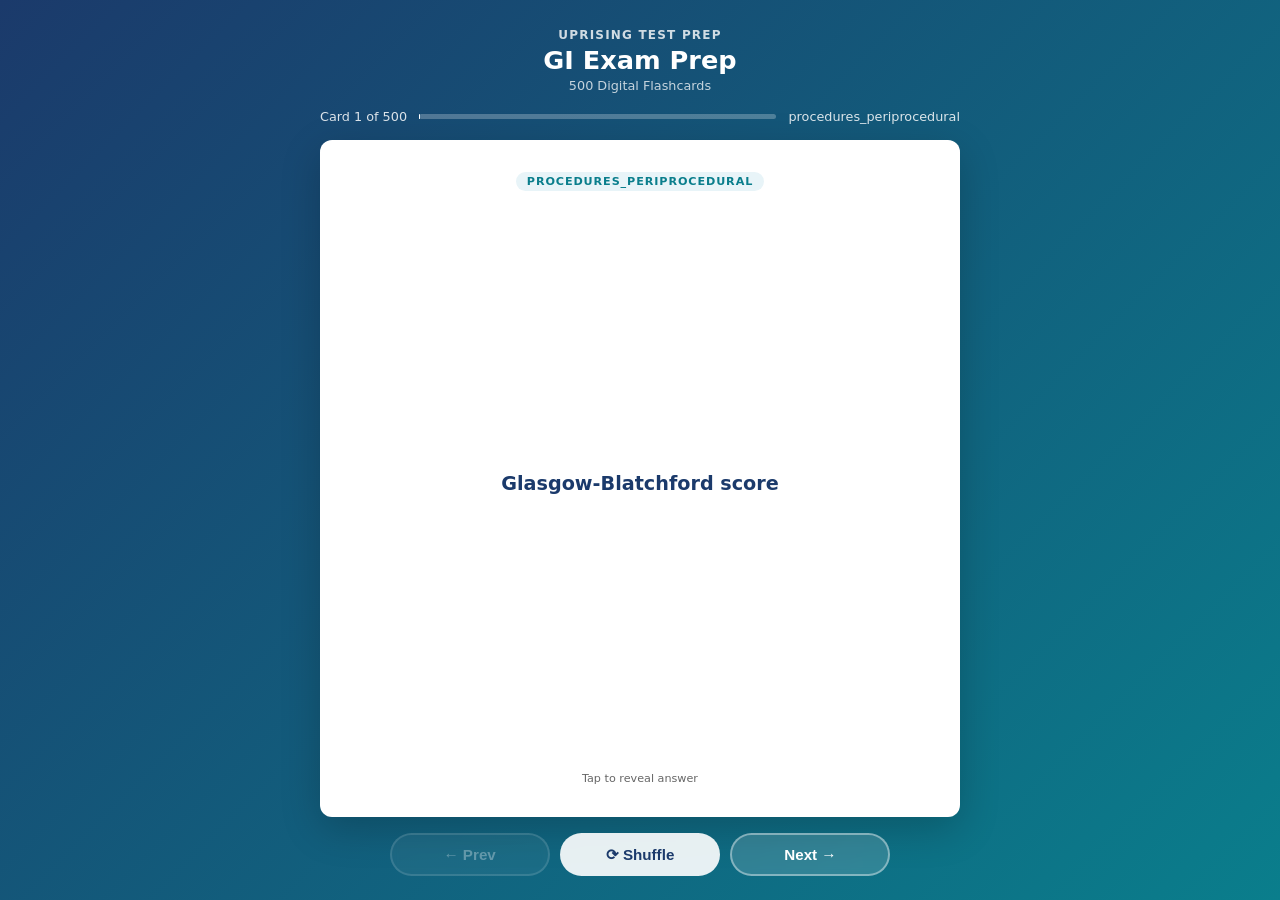
==== flashcards/index.html @ b3e322c7 "Deploy GI exam" ====
<!DOCTYPE html>
<html lang="en">
<head>
  <meta charset="UTF-8">
  <meta name="viewport" content="width=device-width, initial-scale=1.0">
  <title>GI Exam Prep — Flashcards</title>
  <style>
    :root {
      --blue:   #1B3A6B;
      --teal:   #0A7E8C;
      --ltblue: #E8F4F8;
      --white:  #FFFFFF;
      --text:   #1A1A1A;
      --muted:  #666;
      --radius: 12px;
    }
    * { box-sizing: border-box; margin: 0; padding: 0; }
    html, body { height: 100%; }
    body {
      font-family: 'Segoe UI', system-ui, sans-serif;
      background: linear-gradient(135deg, var(--blue) 0%, var(--teal) 100%);
      min-height: 100dvh;
      display: flex;
      flex-direction: column;
      align-items: center;
      padding: 1.25rem 1rem 1rem;
      gap: 0.75rem;
      overflow-x: hidden;
    }
    header { text-align: center; color: #fff; flex-shrink: 0; }
    header .brand { font-size: 0.75rem; font-weight: 700; letter-spacing: 0.1em; opacity: 0.8; text-transform: uppercase; }
    header h1 { font-size: 1.3rem; font-weight: 800; margin-top: 0.2rem; }
    header .subtitle { font-size: 0.8rem; opacity: 0.75; margin-top: 0.15rem; }
    #progress-info {
      display: flex; align-items: center; gap: 0.75rem;
      color: rgba(255,255,255,0.85); font-size: 0.8rem;
      flex-shrink: 0; width: 100%; max-width: 640px;
    }
    #progress-bar-track {
      flex: 1; background: rgba(255,255,255,0.25);
      border-radius: 4px; height: 5px;
    }
    #progress-bar-fill { height: 100%; background: #fff; border-radius: 4px; transition: width 0.3s; }
    .card-scene {
      width: 100%; max-width: 640px;
      perspective: 1200px;
      cursor: pointer;
      flex: 1; min-height: 0;
      display: flex; flex-direction: column;
    }
    .card-inner {
      position: relative; width: 100%;
      flex: 1; min-height: 0;
      transition: transform 0.55s cubic-bezier(.4,0,.2,1);
      transform-style: preserve-3d;
    }
    .card-scene.flipped .card-inner { transform: rotateY(180deg); }
    .card-face {
      position: absolute; inset: 0;
      backface-visibility: hidden; -webkit-backface-visibility: hidden;
      border-radius: var(--radius);
      display: flex; flex-direction: column;
      padding: 1.5rem 1.75rem;
      box-shadow: 0 12px 40px rgba(0,0,0,0.2);
      overflow: hidden;
    }
    .card-front { background: var(--white); align-items: center; justify-content: center; }
    .card-back  { background: var(--ltblue); transform: rotateY(180deg); }
    .card-badge {
      font-size: 0.7rem; font-weight: 700; text-transform: uppercase;
      letter-spacing: 0.08em;
      background: var(--ltblue); color: var(--teal);
      padding: 0.2rem 0.65rem; border-radius: 20px;
      margin-bottom: 0.85rem; flex-shrink: 0;
    }
    .card-back .card-badge { background: rgba(10,126,140,0.12); }
    .card-front .q-text {
      font-size: 1.1rem; font-weight: 600; color: var(--blue); line-height: 1.55;
      text-align: center; overflow-y: auto; flex: 1;
      display: flex; align-items: center; justify-content: center;
      scrollbar-width: thin; scrollbar-color: rgba(27,58,107,0.3) transparent;
    }
    .card-back .a-label { font-size: 0.7rem; font-weight: 700; color: var(--teal); text-transform: uppercase; letter-spacing: 0.08em; margin-bottom: 0.4rem; flex-shrink: 0; }
    .card-back .a-text  {
      font-size: 0.975rem; color: var(--text); line-height: 1.65;
      overflow-y: auto; flex: 1; min-height: 0; padding-right: 4px;
      scrollbar-width: thin; scrollbar-color: rgba(10,126,140,0.4) transparent;
    }
    .card-back .a-text::-webkit-scrollbar { width: 4px; }
    .card-back .a-text::-webkit-scrollbar-track { background: transparent; }
    .card-back .a-text::-webkit-scrollbar-thumb { background: rgba(10,126,140,0.4); border-radius: 4px; }
    .tap-hint { flex-shrink: 0; margin-top: 0.6rem; font-size: 0.7rem; color: var(--muted); text-align: center; }
    .card-back .tap-hint { color: var(--teal); opacity: 0.7; }
    .controls {
      display: flex; gap: 0.65rem; flex-wrap: nowrap;
      justify-content: center; flex-shrink: 0;
      width: 100%; max-width: 640px;
      padding-bottom: env(safe-area-inset-bottom, 0px);
    }
    .btn {
      padding: 0.6rem 1.2rem; border-radius: 50px;
      border: 2px solid rgba(255,255,255,0.4);
      background: rgba(255,255,255,0.15); color: #fff;
      font-weight: 700; font-size: 0.875rem; cursor: pointer;
      transition: all 0.2s; backdrop-filter: blur(4px);
      white-space: nowrap; flex: 1; max-width: 160px;
    }
    .btn:hover { background: rgba(255,255,255,0.3); border-color: rgba(255,255,255,0.7); }
    .btn:active { transform: scale(0.96); }
    .btn:disabled { opacity: 0.35; cursor: not-allowed; }
    .btn.btn-primary { background: rgba(255,255,255,0.9); color: var(--blue); border-color: transparent; }
    .btn.btn-primary:hover { background: #fff; }
    #loading { color: rgba(255,255,255,0.8); font-size: 1rem; text-align: center; padding: 3rem; flex: 1; }
    @media (min-width: 768px) {
      body { padding: 1.75rem 1.5rem 1.5rem; gap: 1rem; }
      header h1 { font-size: 1.6rem; }
      .card-face { padding: 2rem 2.5rem; }
      .card-front .q-text { font-size: 1.2rem; }
      .card-back .a-text { font-size: 1.05rem; }
      .btn { font-size: 0.95rem; padding: 0.65rem 1.4rem; }
    }
    @media (max-width: 380px) {
      body { padding: 0.75rem; gap: 0.5rem; }
      header .brand { font-size: 0.65rem; }
      header h1 { font-size: 1.1rem; }
      header .subtitle { display: none; }
      .card-face { padding: 1rem 1.1rem; }
      .card-front .q-text { font-size: 0.975rem; }
      .card-back .a-text { font-size: 0.875rem; }
      .btn { font-size: 0.8rem; padding: 0.5rem 0.75rem; }
    }
  </style>
</head>
<body>
<header>
  <div class="brand">Uprising Test Prep</div>
  <h1>GI Exam Prep</h1>
  <div class="subtitle">500 Digital Flashcards</div>
</header>
<div id="progress-info">
  <span id="card-counter">Card 1 of 500</span>
  <div id="progress-bar-track"><div id="progress-bar-fill" style="width:0%"></div></div>
  <span id="domain-label"></span>
</div>
<div id="loading">Loading flashcards...</div>
<div class="card-scene" id="card-scene" style="display:none" onclick="flipCard()">
  <div class="card-inner" id="card-inner">
    <div class="card-face card-front">
      <div class="card-badge" id="front-badge"></div>
      <div class="q-text" id="q-text"></div>
      <div class="tap-hint">Tap to reveal answer</div>
    </div>
    <div class="card-face card-back">
      <div class="card-badge" id="back-badge">Answer</div>
      <div class="a-label">Answer</div>
      <div class="a-text" id="a-text"></div>
      <div class="tap-hint">Tap to flip back</div>
    </div>
  </div>
</div>
<div class="controls" id="controls" style="display:none">
  <button class="btn" id="prev-btn" onclick="event.stopPropagation();move(-1)" disabled>&#8592; Prev</button>
  <button class="btn btn-primary" onclick="event.stopPropagation();shuffleCards()">&#10227; Shuffle</button>
  <button class="btn" id="next-btn" onclick="event.stopPropagation();move(1)">Next &#8594;</button>
</div>
<script>
const DOMAIN_LABELS = {
  procedures_periprocedural: "procedures_periprocedural",
  esophageal_disorders: "esophageal_disorders",
  gastric_duodenal_disorders: "gastric_duodenal_disorders",
  ibd_immune_disorders: "ibd_immune_disorders",
  motility_disorders: "motility_disorders",
  neoplastic_disorders: "neoplastic_disorders",
  liver_disorders: "liver_disorders",
  pancreas_biliary_disorders: "pancreas_biliary_disorders",
  gut_brain_disorders: "gut_brain_disorders",
  nutrition: "nutrition",
  other_disorders: "other_disorders",
};
let cards   = [];
let current = 0;
async function init() {
  try {
    const res = await fetch('flashcards.json');
    if (!res.ok) throw new Error('Network error');
    cards = await res.json();
    document.getElementById('loading').style.display    = 'none';
    document.getElementById('card-scene').style.display = 'flex';
    document.getElementById('controls').style.display   = 'flex';
    show();
  } catch (e) {
    document.getElementById('loading').textContent = 'Error loading flashcards. Please try refreshing.';
  }
}
function domainLabel(key) {
  return DOMAIN_LABELS[key] || key.replace(/_/g, ' ').replace(/\b\w/g, c => c.toUpperCase());
}
function show() {
  const c = cards[current];
  document.getElementById('card-scene').classList.remove('flipped');
  document.getElementById('a-text').scrollTop = 0;
  const label = domainLabel(c.domain || c.chapter || '');
  document.getElementById('q-text').textContent       = c.front;
  document.getElementById('a-text').textContent       = c.back;
  document.getElementById('front-badge').textContent  = label;
  document.getElementById('back-badge').textContent   = label;
  document.getElementById('card-counter').textContent = `Card ${current+1} of ${cards.length}`;
  document.getElementById('domain-label').textContent = label;
  document.getElementById('progress-bar-fill').style.width = `${((current+1)/cards.length*100).toFixed(1)}%`;
  document.getElementById('prev-btn').disabled = current === 0;
  document.getElementById('next-btn').disabled = current === cards.length - 1;
}
function flipCard() { document.getElementById('card-scene').classList.toggle('flipped'); }
function move(dir) {
  const next = current + dir;
  if (next < 0 || next >= cards.length) return;
  current = next; show();
}
function shuffleCards() {
  for (let i = cards.length - 1; i > 0; i--) {
    const j = Math.floor(Math.random() * (i+1));
    [cards[i], cards[j]] = [cards[j], cards[i]];
  }
  current = 0; show();
}
document.addEventListener('keydown', e => {
  if (e.key === 'ArrowRight' || e.key === 'ArrowDown') move(1);
  else if (e.key === 'ArrowLeft' || e.key === 'ArrowUp') move(-1);
  else if (e.key === ' ' || e.key === 'Enter') { e.preventDefault(); flipCard(); }
});
init();
</script>
</body>
</html>
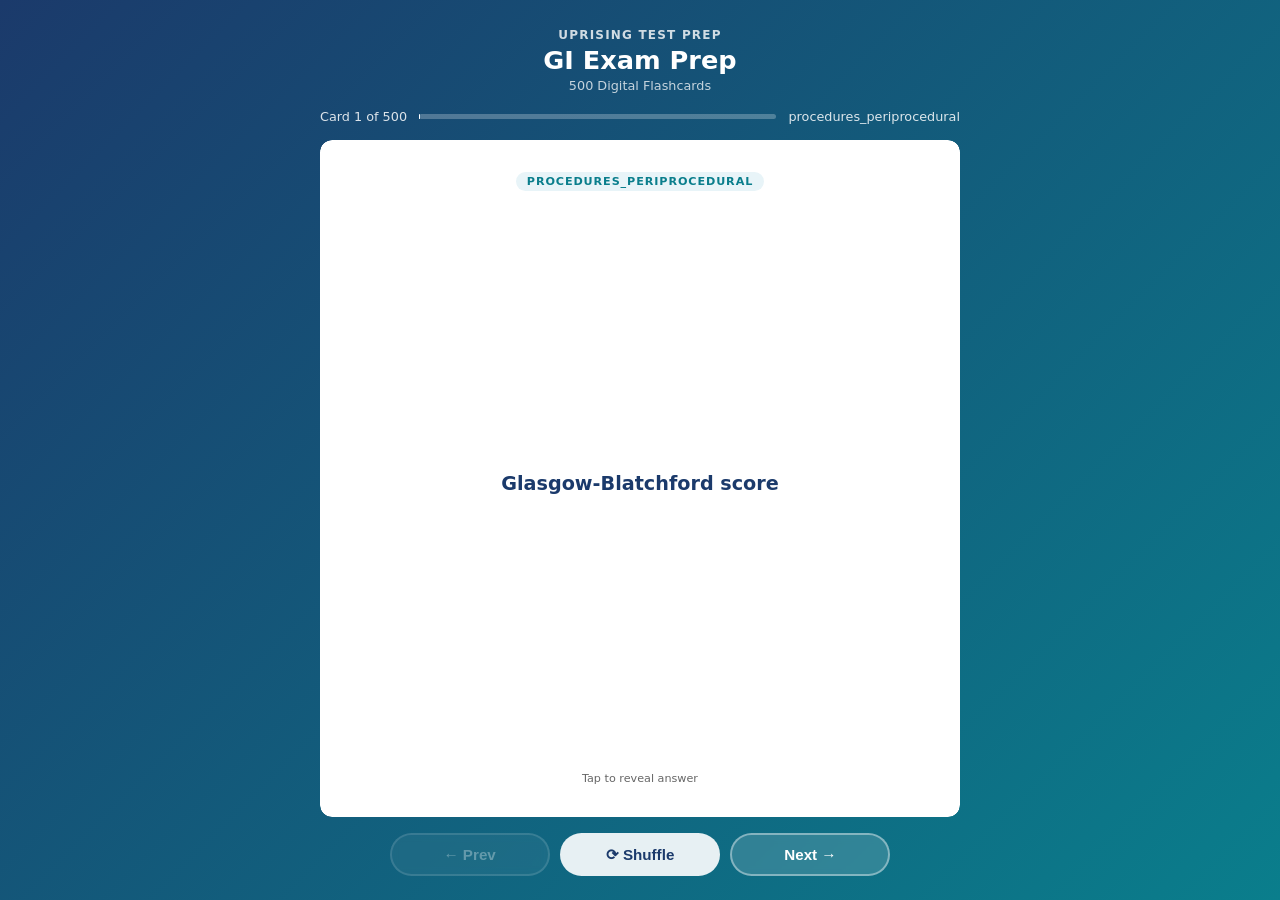
==== commit 3b535f81: "Flashcards: clip the answer at the card so it cannot cover Prev/Next in Safari and on iOS" ====
--- a/flashcards/index.html
+++ b/flashcards/index.html
@@ -19,7 +19,12 @@
     body {
       font-family: 'Segoe UI', system-ui, sans-serif;
       background: linear-gradient(135deg, var(--blue) 0%, var(--teal) 100%);
-      min-height: 100dvh;
+      /* Pinned, not min-height: the page must never grow, or the controls
+         get pushed below the fold on iOS where 100dvh and height:100%
+         disagree. The height:100% rule above is the pre-dvh fallback. */
+      height: 100dvh;
+      max-height: 100dvh;
+      overflow: hidden;
       display: flex;
       flex-direction: column;
       align-items: center;
@@ -47,6 +52,13 @@
       cursor: pointer;
       flex: 1; min-height: 0;
       display: flex; flex-direction: column;
+    
+      /* WebKit does not clip overflow inside a preserve-3d context, so the
+         answer pane's own clip is dropped and a long answer paints over the
+         Prev/Next row. This element only sets the perspective and is NOT
+         itself in the 3D context, so its clip is honoured in every engine. */
+      overflow: hidden;
+      border-radius: var(--radius);
     }
     .card-inner {
       position: relative; width: 100%;
@@ -63,6 +75,12 @@
       padding: 1.5rem 1.75rem;
       box-shadow: 0 12px 40px rgba(0,0,0,0.2);
       overflow: hidden;
+    
+      /* Painting through a mask forces WebKit to allocate a real clipping
+         layer for a 3D-transformed element, which is what makes the
+         overflow:hidden and the rounded corners above actually apply. */
+      -webkit-mask-image: -webkit-radial-gradient(#fff, #000);
+              mask-image: radial-gradient(#fff, #000);
     }
     .card-front { background: var(--white); align-items: center; justify-content: center; }
     .card-back  { background: var(--ltblue); transform: rotateY(180deg); }
@@ -85,6 +103,9 @@
       font-size: 0.975rem; color: var(--text); line-height: 1.65;
       overflow-y: auto; flex: 1; min-height: 0; padding-right: 4px;
       scrollbar-width: thin; scrollbar-color: rgba(10,126,140,0.4) transparent;
+    
+      -webkit-overflow-scrolling: touch;
+      overscroll-behavior: contain;
     }
     .card-back .a-text::-webkit-scrollbar { width: 4px; }
     .card-back .a-text::-webkit-scrollbar-track { background: transparent; }
